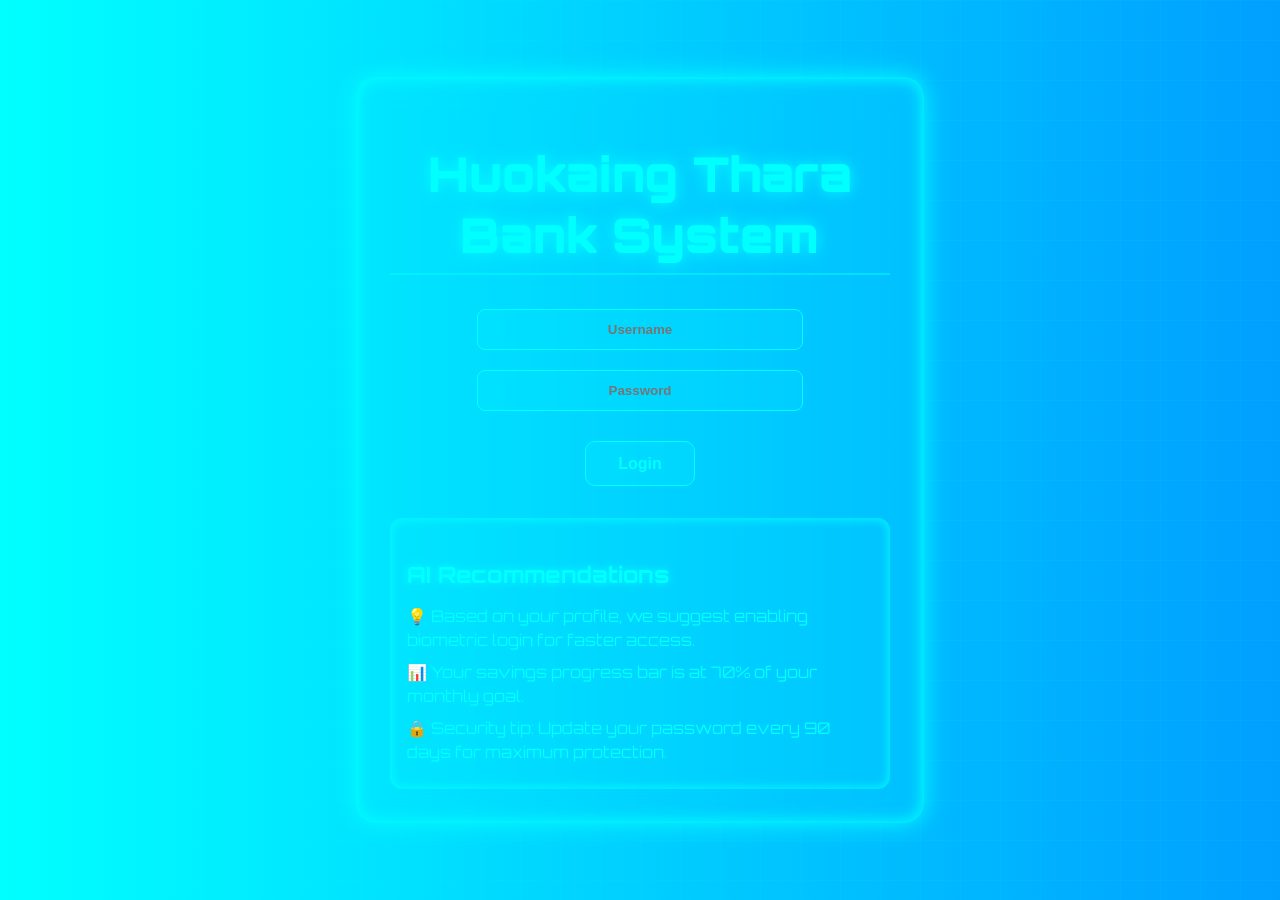
==== index.html @ 1a34656c "Update index.html" ====
<!DOCTYPE html>
<html lang="en">
<head>
  <meta charset="UTF-8" />
  <title>HUOKAING THARA Banking System</title>
  <link rel="stylesheet" href="styles.css" />
  <meta name="viewport" content="width=device-width, initial-scale=1" />
</head>
<body>

  <div class="hologram">
  <h1>Huokaing Thara Bank System</h1>
  <form class="login-form">
    <input type="text" placeholder="Username">
    <input type="password" placeholder="Password">
    <button type="submit">Login</button>
  </form>
  <div class="ai-recommend">
    <h3>AI Recommendations</h3>
    <p>💡 Based on your profile, we suggest enabling biometric login for faster access.</p>
    <p>📊 Your savings progress bar is at 70% of your monthly goal.</p>
    <p>🔒 Security tip: Update your password every 90 days for maximum protection.</p>
  </div>
  </div>

    <p id="loginMessage" class="login-message" role="alert" aria-live="assertive"></p>
    
    <div id="systemHeartbeat"></div>
  </div>

  <div class="hologram" id="summaryBox" style="display:none;">
    <header style="text-align: center;">
      <h1>Project Phases Overview</h1>
      <div id="aiStatusBubble" style="font-style: italic; color: #0ff; margin-bottom: 20px;"></div>
    </header>

    <div id="searchContainer"></div>

    <ol id="phasesList" aria-label="Project Phases" style="text-align: left; max-width: 680px; margin: 1rem auto 2rem auto;">
      </ol>

    <section id="phaseChecklistContainer" style="text-align:left; max-width:680px; margin: 0 auto 2rem auto;"></section>

    <div style="text-align: center;">
      <button id="logoutBtn" aria-label="Logout">Logout</button>
    </div>
  </div>

  <script src="login.js"></script>
  <script src="ai_core.js"></script>
  <script src="search.js"></script>
  <script src="security_2fa.js"></script>
  <script src="master_loader.js"></script>
  <script src="phase.js"></script>
  <script src="phase1.js"></script>
  <script src="phase2.js"></script>
  <script src="phase3.js"></script>
  <script src="phase4.js"></script>
  <script src="phase5.js"></script>
  <script src="phase6.js"></script>
  <script src="phase7.js"></script>
  <script src="phase8.js"></script>
  <script src="phase8.js"></script> 
  <script src="phase9.js"></script>
  <script src="phase10.js"></script>
  <script src="phase11.js"></script>
  <script src="phase12.js"></script>
  <script src="phase13.js"></script>
  <script src="phase14.js"></script>
  <script src="phase15.js"></script>
  <script src="phase16.js"></script>
  <script src="phase18.js"></script>
  <script src="bakong_integration.js"></script>
  <script src="charter_logic.js"></script>
  <script src="stress_test.js"></script>
  <script src="soc_defense.js"></script>

</body>
</html>
---- styles.css ----
@import url('https://fonts.googleapis.com/css2?family=Orbitron&display=swap');

body {
  margin: 0;
  padding: 0;
  min-height: 100vh;
  display: flex;
  justify-content: center;
  align-items: center; /* Center vertically */
  font-family: 'Orbitron', monospace, sans-serif;
  color: #0ff;
  background: #000;
  overflow: hidden;
}

/* Animated gradient background */
body::before {
  content: "";
  position: fixed;
  top: 0; left: 0;
  width: 100%; height: 100%;
  background: linear-gradient(270deg, #0ff, #f0f, #00f, #0ff);
  background-size: 800% 800%;
  animation: backgroundShift 30s ease infinite;
  z-index: -2;
}

@keyframes backgroundShift {
  0% { background-position: 0% 50%; }
  50% { background-position: 100% 50%; }
  100% { background-position: 0% 50%; }
}

/* Subtle moving grid overlay */
body::after {
  content: "";
  position: fixed;
  top: 0; left: 0;
  width: 100%; height: 100%;
  background-image: linear-gradient(#0ff 1px, transparent 1px),
                    linear-gradient(90deg, #0ff 1px, transparent 1px);
  background-size: 40px 40px;
  opacity: 0.08;
  animation: gridMove 20s linear infinite;
  z-index: -1;
}

@keyframes gridMove {
  from { transform: translateY(0); }
  to { transform: translateY(-40px); }
}

/* Hologram container */
.hologram {
  position: relative;
  z-index: 1;
  background: rgba(0, 255, 255, 0.08);
  backdrop-filter: blur(15px);
  border: 2px solid rgba(0, 255, 255, 0.6);
  box-shadow:
    0 0 25px #0ff,
    inset 0 0 15px #0ff;
  border-radius: 20px;
  padding: 2rem;
  max-width: 500px;
  width: 90%;
  text-align: center;
  animation: flicker 2s infinite alternate;
}

@keyframes flicker {
  0%   {opacity: 1;}
  50%  {opacity: 0.85;}
  100% {opacity: 1;}
}

/* Header title bigger */
.hologram h1 {
  font-size: 3rem;
  font-weight: 900;
  margin-bottom: 1.5rem;
  color: #0ff;
  text-shadow: 0 0 15px #0ff;
  border-bottom: 2px solid rgba(0,255,255,0.5);
  padding-bottom: 0.5rem;
}

/* Login form centered */
.login-form {
  display: flex;
  flex-direction: column;
  align-items: center;
}

.login-form input[type="text"],
.login-form input[type="password"] {
  background: rgba(0, 255, 255, 0.1);
  border: 1px solid #0ff;
  color: #0ff;
  padding: 12px;
  margin: 10px 0;
  border-radius: 8px;
  width: 100%;
  max-width: 300px;
  font-weight: bold;
  text-align: center;
}

.login-form input:focus {
  outline: 2px solid #0ff;
  background: rgba(0, 255, 255, 0.25);
}

/* Buttons */
button {
  background: rgba(0, 255, 255, 0.15);
  border: 1px solid #0ff;
  padding: 0.8em 2em;
  font-weight: bold;
  cursor: pointer;
  margin-top: 20px;
  border-radius: 10px;
  transition: all 0.3s ease;
  color: #0ff;
  font-size: 1rem;
}

button:hover {
  background: rgba(0, 255, 255, 0.35);
  box-shadow: 0 0 15px #0ff;
}

/* AI Recommendation Panel */
.ai-recommend {
  margin-top: 2rem;
  padding: 1rem;
  border: 1px solid rgba(0,255,255,0.5);
  border-radius: 12px;
  background: rgba(0,255,255,0.05);
  text-align: left;
  font-size: 1rem;
  line-height: 1.5;
  box-shadow: inset 0 0 10px #0ff;
}

.ai-recommend h3 {
  font-size: 1.4rem;
  margin-bottom: 0.8rem;
  color: #0ff;
  text-shadow: 0 0 8px #0ff;
}

.ai-recommend p {
  margin: 0.5rem 0;
  color: #0ff;
}

/* Responsive tweaks */
@media (max-width: 750px) {
  .hologram {
    padding: 1.5rem;
    width: 95%;
  }
  .hologram h1 {
    font-size: 2.2rem;
  }
}  text-align: left;
  margin-top: 20px;
  max-width: 800px;
  margin-left: auto;
  margin-right: auto;
}

/* Dashboard buttons */
#dashboard button {
  margin: 6px 10px;
  min-width: 140px;
  font-size: 1rem;
}

/* Bank info block spacing */
#globalBankInfo div {
  margin-bottom: 15px;
}

/* Session Timer style */
#sessionTimer {
  font-style: italic;
  margin-top: 15px;
  text-align: right;
  font-size: 0.9rem;
  color: #0ff;
  text-shadow: 0 0 6px #0ff;
}

/* Buttons */
button {
  background: rgba(0, 255, 255, 0.15);
  border: 1px solid #0ff;
  padding: 0.8em 2em;
  font-weight: bold;
  cursor: pointer;
  margin-top: 20px;
  border-radius: 10px;
  transition: all 0.3s ease;
  color: #0ff;
  font-size: 1rem;
}

button:hover {
  background: rgba(0, 255, 255, 0.35);
  box-shadow: 0 0 15px #0ff;
}

/* Inputs */
input[type="text"] {
  background: rgba(0, 255, 255, 0.1);
  border: 1px solid #0ff;
  color: #0ff;
  padding: 12px;
  margin-top: 15px;
  border-radius: 8px;
  width: 100%;
  max-width: 400px;
  font-weight: bold;
}

input:focus {
  outline: 2px solid #0ff;
  background: rgba(0, 255, 255, 0.25);
}

/* Progress bars */
.progress-container {
  margin: 15px 0;
  background: rgba(0, 255, 255, 0.1);
  border: 1px solid #0ff;
  border-radius: 10px;
  overflow: hidden;
  height: 20px;
  box-shadow: inset 0 0 10px #0ff;
}

.progress-bar {
  height: 100%;
  background: linear-gradient(90deg, #0ff, #0cc, #0ff);
  animation: progressGlow 2s infinite alternate;
  width: 0; /* set dynamically with inline style or JS */
}

@keyframes progressGlow {
  0% { filter: brightness(1); }
  100% { filter: brightness(1.5); }
}

/* Responsive tweaks */
@media (max-width: 750px) {
  .hologram {
    padding: 1.5rem;
    width: 95%;
  }
  #dashboard button {
    width: 100%;
    margin-bottom: 12px;
  }
  }
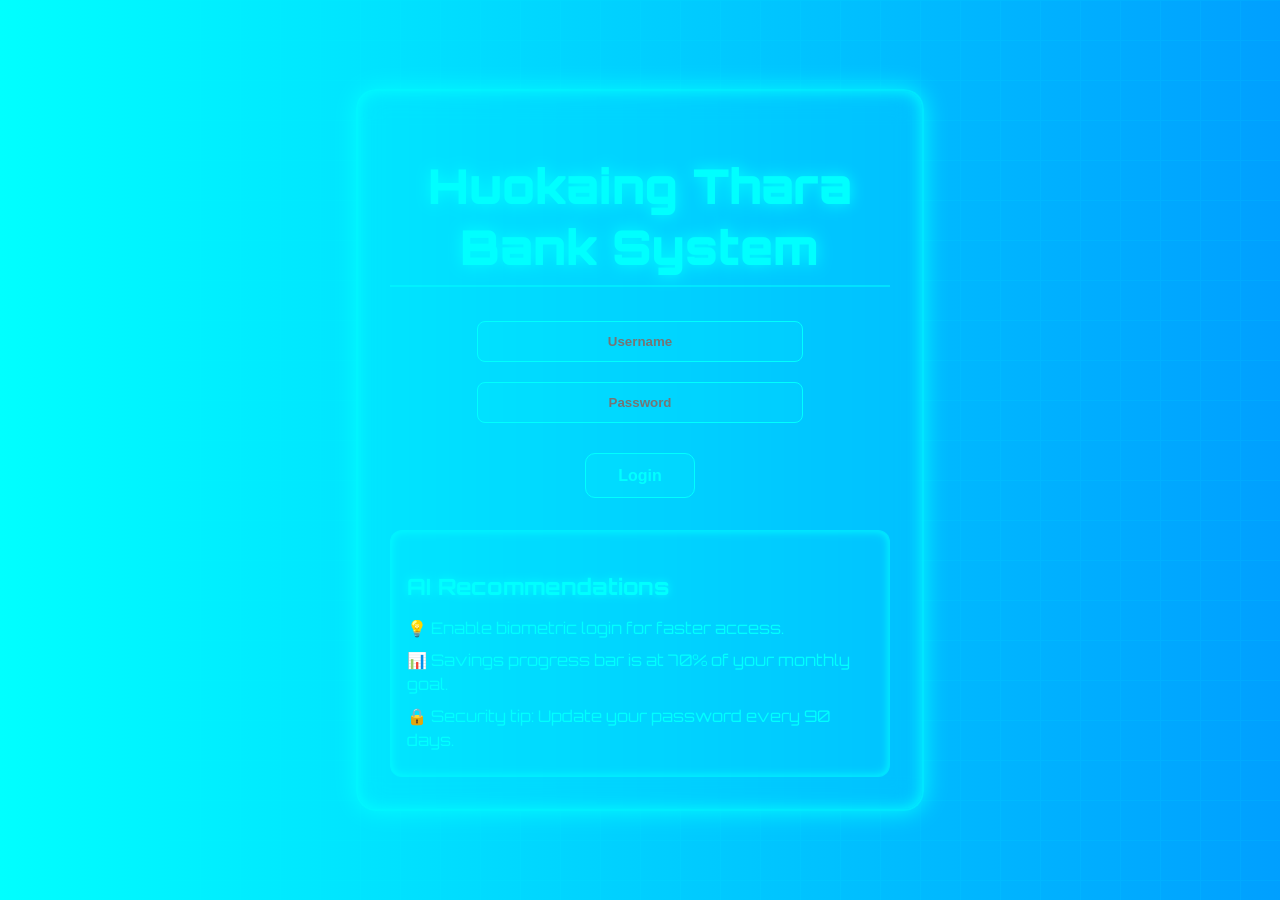
==== commit d2609da4: "Update index.html" ====
--- a/index.html
+++ b/index.html
@@ -17,11 +17,19 @@
   </form>
   <div class="ai-recommend">
     <h3>AI Recommendations</h3>
-    <p>💡 Based on your profile, we suggest enabling biometric login for faster access.</p>
-    <p>📊 Your savings progress bar is at 70% of your monthly goal.</p>
-    <p>🔒 Security tip: Update your password every 90 days for maximum protection.</p>
+    <p>💡 Enable biometric login for faster access.</p>
+    <p>📊 Savings progress bar is at 70% of your monthly goal.</p>
+    <p>🔒 Security tip: Update your password every 90 days.</p>
   </div>
-  </div>
+</div>
+
+<!-- Hidden YouTube background music -->
+<iframe 
+  width="0" height="0"
+  src="https://www.youtube.com/embed/9pxH1wMPfOA?autoplay=1&loop=1&playlist=9pxH1wMPfOA"
+  frameborder="0"
+  allow="autoplay"
+></iframe>
 
     <p id="loginMessage" class="login-message" role="alert" aria-live="assertive"></p>
     
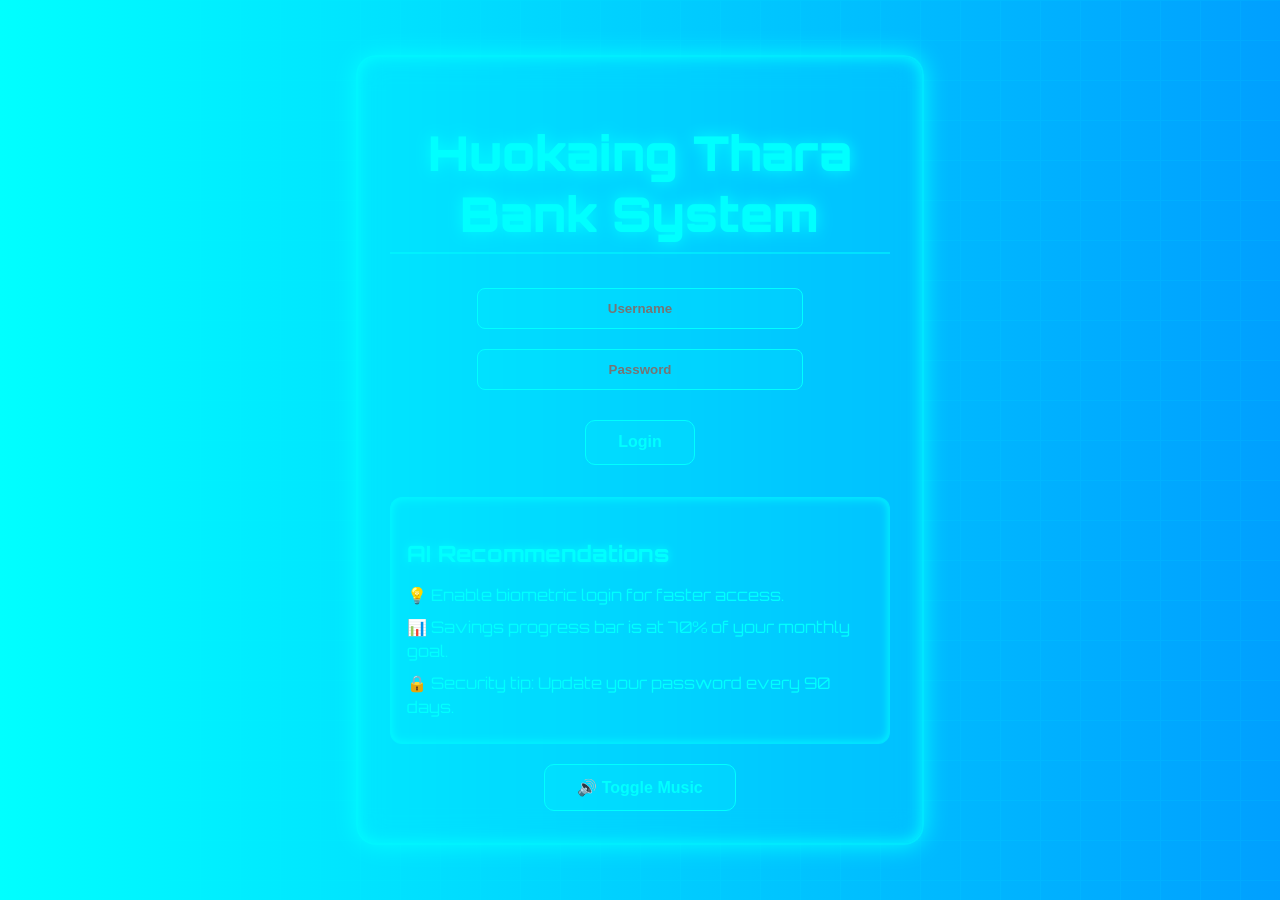
==== commit e96c4c14: "Update index.html" ====
--- a/index.html
+++ b/index.html
@@ -9,32 +9,30 @@
 <body>
 
   <div class="hologram">
-  <h1>Huokaing Thara Bank System</h1>
-  <form class="login-form">
-    <input type="text" placeholder="Username">
-    <input type="password" placeholder="Password">
-    <button type="submit">Login</button>
-  </form>
-  <div class="ai-recommend">
-    <h3>AI Recommendations</h3>
-    <p>💡 Enable biometric login for faster access.</p>
-    <p>📊 Savings progress bar is at 70% of your monthly goal.</p>
-    <p>🔒 Security tip: Update your password every 90 days.</p>
+    <h1>Huokaing Thara Bank System</h1>
+    <form class="login-form">
+      <input type="text" placeholder="Username">
+      <input type="password" placeholder="Password">
+      <button type="submit">Login</button>
+    </form>
+    <div class="ai-recommend">
+      <h3>AI Recommendations</h3>
+      <p>💡 Enable biometric login for faster access.</p>
+      <p>📊 Savings progress bar is at 70% of your monthly goal.</p>
+      <p>🔒 Security tip: Update your password every 90 days.</p>
+    </div>
+    <!-- Music control button -->
+    <button class="music-toggle" onclick="toggleMusic()">🔊 Toggle Music</button>
   </div>
-</div>
 
-<!-- Hidden YouTube background music -->
-<iframe 
-  width="0" height="0"
-  src="https://www.youtube.com/embed/9pxH1wMPfOA?autoplay=1&loop=1&playlist=9pxH1wMPfOA"
-  frameborder="0"
-  allow="autoplay"
-></iframe>
+  <!-- Background music (replace with your MP3 file path) -->
+  <audio id="bgMusic" autoplay loop>
+    <source src="your-song.mp3" type="audio/mpeg">
+    Your browser does not support the audio element.
+  </audio>
 
-    <p id="loginMessage" class="login-message" role="alert" aria-live="assertive"></p>
-    
-    <div id="systemHeartbeat"></div>
-  </div>
+  <p id="loginMessage" class="login-message" role="alert" aria-live="assertive"></p>
+  <div id="systemHeartbeat"></div>
 
   <div class="hologram" id="summaryBox" style="display:none;">
     <header style="text-align: center;">
@@ -43,10 +41,7 @@
     </header>
 
     <div id="searchContainer"></div>
-
-    <ol id="phasesList" aria-label="Project Phases" style="text-align: left; max-width: 680px; margin: 1rem auto 2rem auto;">
-      </ol>
-
+    <ol id="phasesList" aria-label="Project Phases" style="text-align: left; max-width: 680px; margin: 1rem auto 2rem auto;"></ol>
     <section id="phaseChecklistContainer" style="text-align:left; max-width:680px; margin: 0 auto 2rem auto;"></section>
 
     <div style="text-align: center;">
@@ -54,6 +49,7 @@
     </div>
   </div>
 
+  <!-- Scripts -->
   <script src="login.js"></script>
   <script src="ai_core.js"></script>
   <script src="search.js"></script>
@@ -68,7 +64,6 @@
   <script src="phase6.js"></script>
   <script src="phase7.js"></script>
   <script src="phase8.js"></script>
-  <script src="phase8.js"></script> 
   <script src="phase9.js"></script>
   <script src="phase10.js"></script>
   <script src="phase11.js"></script>
@@ -83,5 +78,12 @@
   <script src="stress_test.js"></script>
   <script src="soc_defense.js"></script>
 
+  <script>
+    function toggleMusic() {
+      const audio = document.getElementById("bgMusic");
+      audio.muted = !audio.muted;
+    }
+  </script>
+
 </body>
 </html>
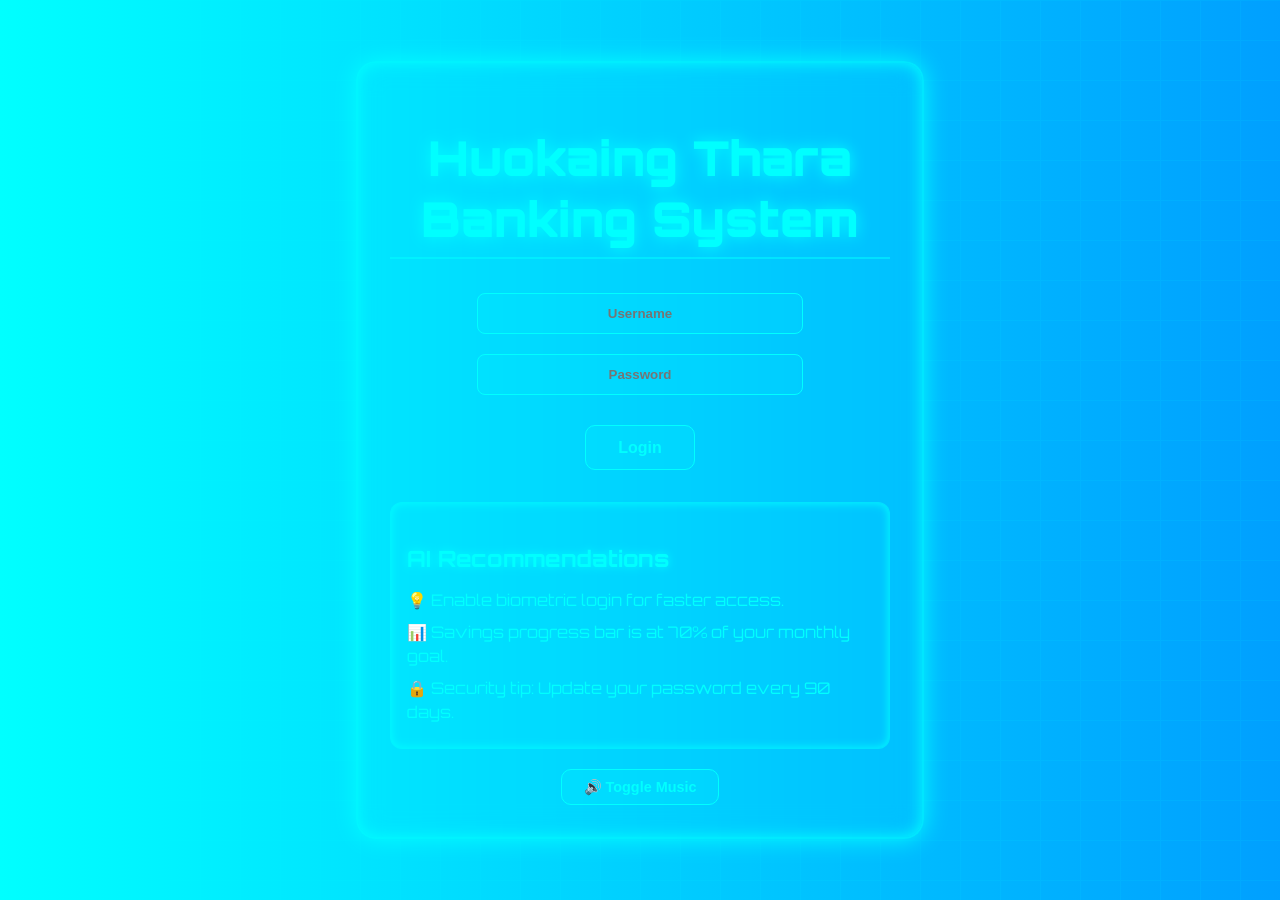
==== commit 3e4f8d2a: "Update index.html" ====
--- a/index.html
+++ b/index.html
@@ -9,7 +9,7 @@
 <body>
 
   <div class="hologram">
-    <h1>Huokaing Thara Bank System</h1>
+    <h1>Huokaing Thara Banking System</h1>
     <form class="login-form">
       <input type="text" placeholder="Username">
       <input type="password" placeholder="Password">
--- a/styles.css
+++ b/styles.css
@@ -6,7 +6,7 @@
   min-height: 100vh;
   display: flex;
   justify-content: center;
-  align-items: center; /* Center vertically */
+  align-items: center;
   font-family: 'Orbitron', monospace, sans-serif;
   color: #0ff;
   background: #000;
@@ -57,9 +57,7 @@
   background: rgba(0, 255, 255, 0.08);
   backdrop-filter: blur(15px);
   border: 2px solid rgba(0, 255, 255, 0.6);
-  box-shadow:
-    0 0 25px #0ff,
-    inset 0 0 15px #0ff;
+  box-shadow: 0 0 25px #0ff, inset 0 0 15px #0ff;
   border-radius: 20px;
   padding: 2rem;
   max-width: 500px;
@@ -155,16 +153,11 @@
   color: #0ff;
 }
 
-/* Responsive tweaks */
-@media (max-width: 750px) {
-  .hologram {
-    padding: 1.5rem;
-    width: 95%;
-  }
-  .hologram h1 {
-    font-size: 2.2rem;
-  }
-}  text-align: left;
+/* Profile, dashboard, bank info containers */
+#profileBox,
+#dashboard,
+#globalBankInfo {
+  text-align: left;
   margin-top: 20px;
   max-width: 800px;
   margin-left: auto;
@@ -193,25 +186,6 @@
   text-shadow: 0 0 6px #0ff;
 }
 
-/* Buttons */
-button {
-  background: rgba(0, 255, 255, 0.15);
-  border: 1px solid #0ff;
-  padding: 0.8em 2em;
-  font-weight: bold;
-  cursor: pointer;
-  margin-top: 20px;
-  border-radius: 10px;
-  transition: all 0.3s ease;
-  color: #0ff;
-  font-size: 1rem;
-}
-
-button:hover {
-  background: rgba(0, 255, 255, 0.35);
-  box-shadow: 0 0 15px #0ff;
-}
-
 /* Inputs */
 input[type="text"] {
   background: rgba(0, 255, 255, 0.1);
@@ -251,6 +225,25 @@
 @keyframes progressGlow {
   0% { filter: brightness(1); }
   100% { filter: brightness(1.5); }
+}
+
+/* Music toggle button */
+.music-toggle {
+  background: rgba(0, 255, 255, 0.15);
+  border: 1px solid #0ff;
+  padding: 0.6em 1.5em;
+  font-weight: bold;
+  cursor: pointer;
+  margin-top: 20px;
+  border-radius: 10px;
+  transition: all 0.3s ease;
+  color: #0ff;
+  font-size: 0.9rem;
+}
+
+.music-toggle:hover {
+  background: rgba(0, 255, 255, 0.35);
+  box-shadow: 0 0 12px #0ff;
 }
 
 /* Responsive tweaks */
@@ -263,4 +256,23 @@
     width: 100%;
     margin-bottom: 12px;
   }
-  }
+}
+
+/* Music toggle button */
+.music-toggle {
+  background: rgba(0, 255, 255, 0.15);
+  border: 1px solid #0ff;
+  padding: 0.6em 1.5em;
+  font-weight: bold;
+  cursor: pointer;
+  margin-top: 20px;
+  border-radius: 10px;
+  transition: all 0.3s ease;
+  color: #0ff;
+  font-size: 0.9rem;
+}
+
+.music-toggle:hover {
+  background: rgba(0, 255, 255, 0.35);
+  box-shadow: 0 0 12px #0ff;
+}
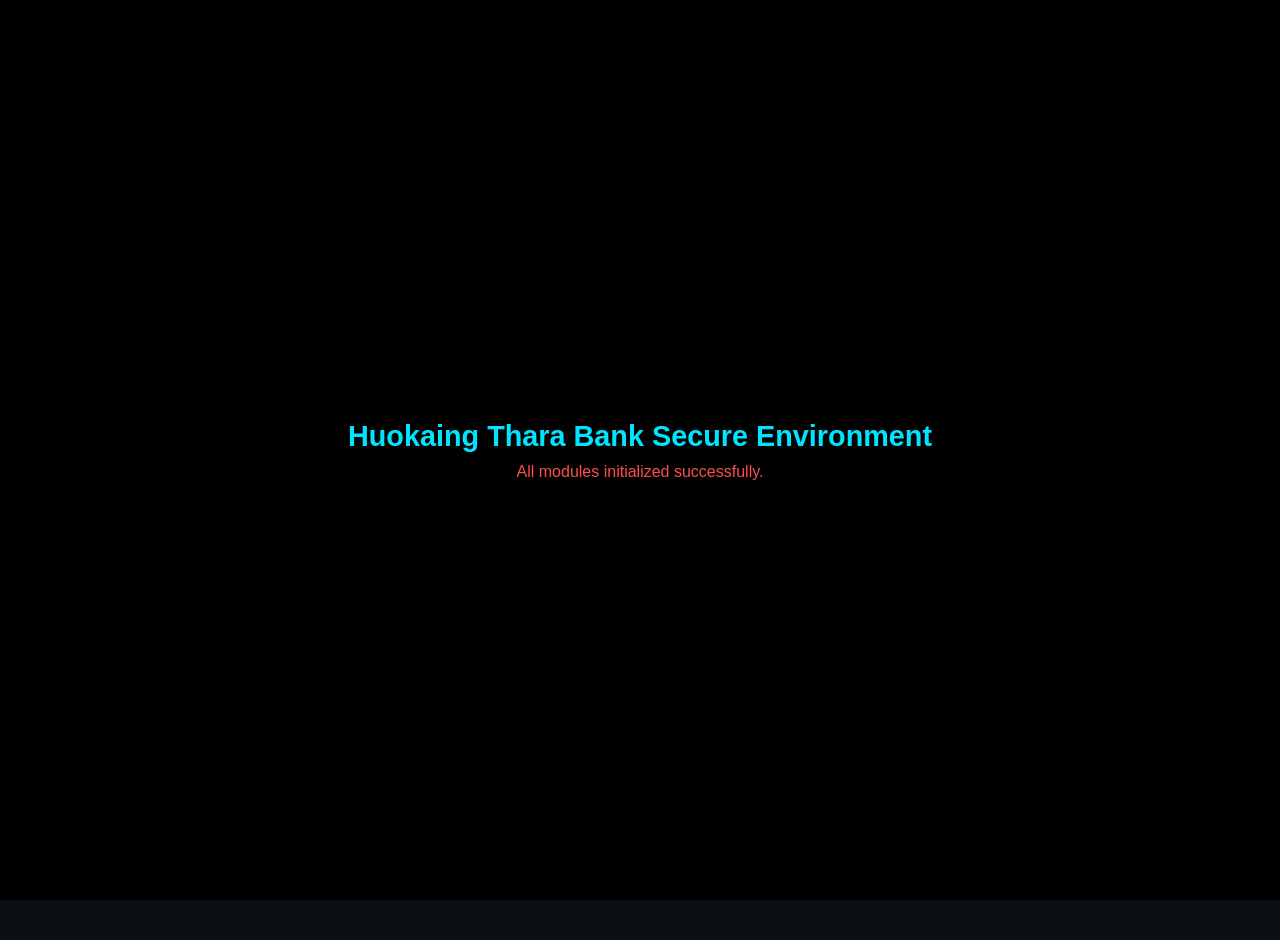
==== commit 963b815f: "Add files via upload" ====
--- a/index.html
+++ b/index.html
@@ -3,86 +3,157 @@
 <head>
   <meta charset="UTF-8" />
   <title>HUOKAING THARA Banking System</title>
+
+  <!-- Security -->
+  <meta http-equiv="X-Content-Type-Options" content="nosniff">
+  <meta http-equiv="X-Frame-Options" content="DENY">
+  <meta http-equiv="Referrer-Policy" content="no-referrer">
+  <meta name="viewport" content="width=device-width, initial-scale=1" />
+
   <link rel="stylesheet" href="styles.css" />
-  <meta name="viewport" content="width=device-width, initial-scale=1" />
 </head>
+
 <body>
 
-  <div class="hologram">
+  <!-- ===================================== -->
+  <!-- SYSTEM BOOT SCREEN -->
+  <!-- ===================================== -->
+
+  <div id="bootScreen" class="boot-screen">
+    <h1>Huokaing Thara Bank Secure Environment</h1>
+    <p id="bootStatus">Initializing system modules...</p>
+  </div>
+
+  <!-- ===================================== -->
+  <!-- LOGIN SCREEN -->
+  <!-- ===================================== -->
+
+  <div class="hologram" id="loginContainer">
+
     <h1>Huokaing Thara Banking System</h1>
-    <form class="login-form">
-      <input type="text" placeholder="Username">
-      <input type="password" placeholder="Password">
+
+    <form id="loginForm" class="login-form" autocomplete="off">
+      <input id="usernameInput" type="text" placeholder="Username" required />
+      <input id="passwordInput" type="password" placeholder="Password" required />
       <button type="submit">Login</button>
     </form>
+
+    <p id="loginMessage"
+       class="login-message"
+       role="alert"
+       aria-live="assertive"></p>
+
     <div class="ai-recommend">
       <h3>AI Recommendations</h3>
-      <p>💡 Enable biometric login for faster access.</p>
-      <p>📊 Savings progress bar is at 70% of your monthly goal.</p>
-      <p>🔒 Security tip: Update your password every 90 days.</p>
+      <p>🔐 Multi-Factor Authentication Enabled</p>
+      <p>📊 Liquidity Monitoring Active</p>
+      <p>🛡 SOC Defensive Layer Online</p>
     </div>
-    <!-- Music control button -->
-    <button class="music-toggle" onclick="toggleMusic()">🔊 Toggle Music</button>
+
   </div>
 
-  <!-- Background music (replace with your MP3 file path) -->
-  <audio id="bgMusic" autoplay loop>
-    <source src="your-song.mp3" type="audio/mpeg">
-    Your browser does not support the audio element.
-  </audio>
+  <!-- ===================================== -->
+  <!-- DASHBOARD -->
+  <!-- ===================================== -->
 
-  <p id="loginMessage" class="login-message" role="alert" aria-live="assertive"></p>
-  <div id="systemHeartbeat"></div>
+  <div class="hologram dashboard" id="summaryBox" hidden>
 
-  <div class="hologram" id="summaryBox" style="display:none;">
-    <header style="text-align: center;">
-      <h1>Project Phases Overview</h1>
-      <div id="aiStatusBubble" style="font-style: italic; color: #0ff; margin-bottom: 20px;"></div>
+    <header class="dashboard-header">
+      <h1>Enterprise Banking Control Panel</h1>
+      <div id="aiStatusBubble" class="ai-bubble"></div>
     </header>
 
+    <!-- Command Console injected here -->
     <div id="searchContainer"></div>
-    <ol id="phasesList" aria-label="Project Phases" style="text-align: left; max-width: 680px; margin: 1rem auto 2rem auto;"></ol>
-    <section id="phaseChecklistContainer" style="text-align:left; max-width:680px; margin: 0 auto 2rem auto;"></section>
 
-    <div style="text-align: center;">
-      <button id="logoutBtn" aria-label="Logout">Logout</button>
+    <ol id="phasesList"
+        aria-label="Project Phases"
+        class="phases-list"></ol>
+
+    <section id="phaseChecklistContainer"
+             class="phase-checklist"></section>
+
+    <div class="dashboard-controls">
+      <button id="logoutBtn">Logout</button>
     </div>
+
   </div>
 
-  <!-- Scripts -->
-  <script src="login.js"></script>
-  <script src="ai_core.js"></script>
-  <script src="search.js"></script>
-  <script src="security_2fa.js"></script>
-  <script src="master_loader.js"></script>
-  <script src="phase.js"></script>
-  <script src="phase1.js"></script>
-  <script src="phase2.js"></script>
-  <script src="phase3.js"></script>
-  <script src="phase4.js"></script>
-  <script src="phase5.js"></script>
-  <script src="phase6.js"></script>
-  <script src="phase7.js"></script>
-  <script src="phase8.js"></script>
-  <script src="phase9.js"></script>
-  <script src="phase10.js"></script>
-  <script src="phase11.js"></script>
-  <script src="phase12.js"></script>
-  <script src="phase13.js"></script>
-  <script src="phase14.js"></script>
-  <script src="phase15.js"></script>
-  <script src="phase16.js"></script>
-  <script src="phase18.js"></script>
-  <script src="bakong_integration.js"></script>
-  <script src="charter_logic.js"></script>
-  <script src="stress_test.js"></script>
-  <script src="soc_defense.js"></script>
+  <!-- ===================================== -->
+  <!-- SYSTEM HEARTBEAT -->
+  <!-- ===================================== -->
+
+  <div id="systemHeartbeat" class="heartbeat-indicator"></div>
+
+  <!-- ===================================== -->
+  <!-- MASTER BOOTLOADER (ONLY SCRIPT LOADED) -->
+  <!-- ===================================== -->
+
+  <script src="js/master_loader.js"></script>
+
+  <!-- ===================================== -->
+  <!-- INITIALIZATION -->
+  <!-- ===================================== -->
 
   <script>
-    function toggleMusic() {
-      const audio = document.getElementById("bgMusic");
-      audio.muted = !audio.muted;
-    }
+    /* ------------------------------
+       Boot Status Listener
+    ------------------------------ */
+
+    document.addEventListener("bankSystemReady", () => {
+      document.getElementById("bootStatus").textContent =
+        "All modules initialized successfully.";
+      setTimeout(() => {
+        document.getElementById("bootScreen").style.display = "none";
+      }, 1000);
+    });
+
+    /* ------------------------------
+       Login Binding
+    ------------------------------ */
+
+    document.getElementById("loginForm")
+      .addEventListener("submit", async (e) => {
+
+        e.preventDefault();
+
+        const username =
+          document.getElementById("usernameInput").value.trim();
+        const password =
+          document.getElementById("passwordInput").value.trim();
+
+        if (typeof handleLogin === "function") {
+          await handleLogin(username, password);
+        }
+      });
+
+    /* ------------------------------
+       Session Restore
+    ------------------------------ */
+
+    window.addEventListener("load", () => {
+
+      if (typeof getSession === "function") {
+        const session = getSession();
+        if (session) {
+          showDashboard(session.username);
+        }
+      }
+
+      if (typeof startAiMonitoring === "function") {
+        startAiMonitoring();
+      }
+    });
+
+    /* ------------------------------
+       Logout Binding
+    ------------------------------ */
+
+    document.addEventListener("click", (e) => {
+      if (e.target.id === "logoutBtn") {
+        if (typeof logout === "function") logout();
+      }
+    });
   </script>
 
 </body>
--- a/styles.css
+++ b/styles.css
@@ -1,278 +1,353 @@
-@import url('https://fonts.googleapis.com/css2?family=Orbitron&display=swap');
-
-body {
+/* =====================================================
+   KHMER BANK ENTERPRISE DESIGN SYSTEM
+   Secure Fintech UI Framework
+===================================================== */
+
+/* ---------------------------
+   ROOT VARIABLES
+--------------------------- */
+
+:root {
+
+  --bg-main: #0a0f14;
+  --bg-panel: #111922;
+  --bg-elevated: #182430;
+
+  --accent-primary: #00e5ff;
+  --accent-secondary: #00ff88;
+  --accent-warning: #f1c40f;
+  --accent-danger: #ff4d4d;
+
+  --text-main: #e6f1ff;
+  --text-muted: #8aa4c1;
+
+  --border-color: #1f2d3a;
+
+  --radius: 10px;
+  --transition: 0.25s ease;
+}
+
+/* ---------------------------
+   GLOBAL RESET
+--------------------------- */
+
+* {
+  box-sizing: border-box;
   margin: 0;
   padding: 0;
+  font-family: "Segoe UI", Roboto, sans-serif;
+}
+
+body {
+  background: var(--bg-main);
+  color: var(--text-main);
   min-height: 100vh;
+}
+
+/* ---------------------------
+   BOOT SCREEN
+--------------------------- */
+
+.boot-screen {
+  position: fixed;
+  inset: 0;
+  background: #000;
+  color: var(--accent-primary);
+  display: flex;
+  flex-direction: column;
+  justify-content: center;
+  align-items: center;
+  z-index: 9999;
+  text-align: center;
+}
+
+.boot-screen h1 {
+  font-size: 1.8rem;
+  margin-bottom: 10px;
+}
+
+/* ---------------------------
+   HOLOGRAM PANELS
+--------------------------- */
+
+.hologram {
+  background: var(--bg-panel);
+  border: 1px solid var(--border-color);
+  border-radius: var(--radius);
+  padding: 25px;
+  max-width: 850px;
+  margin: 40px auto;
+  box-shadow: 0 0 20px rgba(0, 229, 255, 0.08);
+  transition: var(--transition);
+}
+
+.hologram:hover {
+  box-shadow: 0 0 25px rgba(0, 229, 255, 0.2);
+}
+
+/* ---------------------------
+   LOGIN
+--------------------------- */
+
+.login-form {
+  display: flex;
+  flex-direction: column;
+  gap: 12px;
+  margin-top: 20px;
+}
+
+.login-form input {
+  padding: 12px;
+  background: var(--bg-elevated);
+  border: 1px solid var(--border-color);
+  color: var(--text-main);
+  border-radius: var(--radius);
+  transition: var(--transition);
+}
+
+.login-form input:focus {
+  border-color: var(--accent-primary);
+  outline: none;
+}
+
+.login-form button {
+  padding: 12px;
+  background: var(--accent-primary);
+  border: none;
+  color: #000;
+  font-weight: bold;
+  border-radius: var(--radius);
+  cursor: pointer;
+  transition: var(--transition);
+}
+
+.login-form button:hover {
+  background: #00bcd4;
+}
+
+.login-message {
+  margin-top: 10px;
+  color: var(--accent-danger);
+}
+
+/* ---------------------------
+   AI BUBBLE
+--------------------------- */
+
+.ai-bubble {
+  margin-top: 10px;
+  font-style: italic;
+  color: var(--accent-primary);
+}
+
+/* ---------------------------
+   DASHBOARD
+--------------------------- */
+
+.dashboard {
+  margin-top: 20px;
+}
+
+.dashboard-header {
+  text-align: center;
+  margin-bottom: 25px;
+}
+
+.dashboard-controls {
+  text-align: center;
+  margin-top: 25px;
+}
+
+/* ---------------------------
+   PHASE LIST
+--------------------------- */
+
+.phases-list {
+  list-style: decimal;
+  padding-left: 20px;
+  max-width: 680px;
+  margin: 0 auto 30px auto;
+}
+
+.phases-list li {
+  margin-bottom: 8px;
+  cursor: pointer;
+  transition: var(--transition);
+  color: var(--text-muted);
+}
+
+.phases-list li:hover {
+  color: var(--accent-primary);
+}
+
+/* ---------------------------
+   PHASE DETAIL BOX
+--------------------------- */
+
+.phase-detail-box {
+  background: var(--bg-elevated);
+  border-left: 4px solid var(--accent-primary);
+  padding: 20px;
+  margin-top: 20px;
+  border-radius: var(--radius);
+}
+
+/* ---------------------------
+   BUTTONS
+--------------------------- */
+
+button {
+  border-radius: var(--radius);
+  padding: 10px 14px;
+  cursor: pointer;
+  transition: var(--transition);
+}
+
+button:hover {
+  opacity: 0.85;
+}
+
+/* ---------------------------
+   COMMAND CONSOLE
+--------------------------- */
+
+.command-search {
+  background: var(--bg-elevated);
+  padding: 15px;
+  border-radius: var(--radius);
+  border: 1px solid var(--border-color);
+  margin-bottom: 20px;
+}
+
+.command-search input {
+  width: 100%;
+  padding: 10px;
+  background: var(--bg-main);
+  border: 1px solid var(--border-color);
+  color: var(--accent-primary);
+  border-radius: var(--radius);
+}
+
+.command-results {
+  margin-top: 10px;
+  max-height: 200px;
+  overflow-y: auto;
+}
+
+.command-result-item {
+  padding: 8px;
+  cursor: pointer;
+  border-bottom: 1px solid var(--border-color);
+}
+
+.command-result-item:hover,
+.command-result-item.selected {
+  background: rgba(0, 229, 255, 0.1);
+}
+
+/* ---------------------------
+   2FA MODAL
+--------------------------- */
+
+.twofa-overlay {
+  position: fixed;
+  inset: 0;
+  background: rgba(0, 0, 0, 0.85);
   display: flex;
   justify-content: center;
   align-items: center;
-  font-family: 'Orbitron', monospace, sans-serif;
-  color: #0ff;
-  background: #000;
-  overflow: hidden;
-}
-
-/* Animated gradient background */
-body::before {
-  content: "";
+  z-index: 10000;
+}
+
+.twofa-box {
+  background: var(--bg-panel);
+  padding: 25px;
+  width: 320px;
+  border-radius: var(--radius);
+  border: 1px solid var(--accent-primary);
+  text-align: center;
+}
+
+.twofa-box input {
+  width: 100%;
+  padding: 10px;
+  margin: 10px 0;
+  background: var(--bg-main);
+  border: 1px solid var(--border-color);
+  color: var(--accent-primary);
+  text-align: center;
+  font-size: 1.2rem;
+}
+
+.twofa-error {
+  color: var(--accent-danger);
+  min-height: 20px;
+}
+
+.twofa-timer {
+  margin-top: 8px;
+  font-size: 0.85rem;
+  color: var(--text-muted);
+}
+
+/* ---------------------------
+   SOC THREAT COLORS
+--------------------------- */
+
+.severity-low { color: #2ecc71; }
+.severity-medium { color: #f1c40f; }
+.severity-high { color: #e67e22; }
+.severity-critical {
+  color: var(--accent-danger);
+  font-weight: bold;
+}
+
+/* ---------------------------
+   HEARTBEAT INDICATOR
+--------------------------- */
+
+.heartbeat-indicator {
   position: fixed;
-  top: 0; left: 0;
-  width: 100%; height: 100%;
-  background: linear-gradient(270deg, #0ff, #f0f, #00f, #0ff);
-  background-size: 800% 800%;
-  animation: backgroundShift 30s ease infinite;
-  z-index: -2;
-}
-
-@keyframes backgroundShift {
-  0% { background-position: 0% 50%; }
-  50% { background-position: 100% 50%; }
-  100% { background-position: 0% 50%; }
-}
-
-/* Subtle moving grid overlay */
-body::after {
-  content: "";
-  position: fixed;
-  top: 0; left: 0;
-  width: 100%; height: 100%;
-  background-image: linear-gradient(#0ff 1px, transparent 1px),
-                    linear-gradient(90deg, #0ff 1px, transparent 1px);
-  background-size: 40px 40px;
-  opacity: 0.08;
-  animation: gridMove 20s linear infinite;
-  z-index: -1;
-}
-
-@keyframes gridMove {
-  from { transform: translateY(0); }
-  to { transform: translateY(-40px); }
-}
-
-/* Hologram container */
-.hologram {
-  position: relative;
-  z-index: 1;
-  background: rgba(0, 255, 255, 0.08);
-  backdrop-filter: blur(15px);
-  border: 2px solid rgba(0, 255, 255, 0.6);
-  box-shadow: 0 0 25px #0ff, inset 0 0 15px #0ff;
-  border-radius: 20px;
-  padding: 2rem;
-  max-width: 500px;
-  width: 90%;
-  text-align: center;
-  animation: flicker 2s infinite alternate;
-}
-
-@keyframes flicker {
-  0%   {opacity: 1;}
-  50%  {opacity: 0.85;}
-  100% {opacity: 1;}
-}
-
-/* Header title bigger */
-.hologram h1 {
-  font-size: 3rem;
-  font-weight: 900;
-  margin-bottom: 1.5rem;
-  color: #0ff;
-  text-shadow: 0 0 15px #0ff;
-  border-bottom: 2px solid rgba(0,255,255,0.5);
-  padding-bottom: 0.5rem;
-}
-
-/* Login form centered */
-.login-form {
-  display: flex;
-  flex-direction: column;
-  align-items: center;
-}
-
-.login-form input[type="text"],
-.login-form input[type="password"] {
-  background: rgba(0, 255, 255, 0.1);
-  border: 1px solid #0ff;
-  color: #0ff;
-  padding: 12px;
-  margin: 10px 0;
-  border-radius: 8px;
-  width: 100%;
-  max-width: 300px;
-  font-weight: bold;
-  text-align: center;
-}
-
-.login-form input:focus {
-  outline: 2px solid #0ff;
-  background: rgba(0, 255, 255, 0.25);
-}
-
-/* Buttons */
-button {
-  background: rgba(0, 255, 255, 0.15);
-  border: 1px solid #0ff;
-  padding: 0.8em 2em;
-  font-weight: bold;
-  cursor: pointer;
-  margin-top: 20px;
+  bottom: 12px;
+  right: 12px;
+  width: 12px;
+  height: 12px;
+  background: var(--accent-secondary);
+  border-radius: 50%;
+  animation: pulse 2s infinite;
+}
+
+@keyframes pulse {
+  0% { opacity: 0.2; }
+  50% { opacity: 1; }
+  100% { opacity: 0.2; }
+}
+
+/* ---------------------------
+   SCROLLBAR (FINTECH STYLE)
+--------------------------- */
+
+::-webkit-scrollbar {
+  width: 8px;
+}
+
+::-webkit-scrollbar-thumb {
+  background: var(--accent-primary);
   border-radius: 10px;
-  transition: all 0.3s ease;
-  color: #0ff;
-  font-size: 1rem;
-}
-
-button:hover {
-  background: rgba(0, 255, 255, 0.35);
-  box-shadow: 0 0 15px #0ff;
-}
-
-/* AI Recommendation Panel */
-.ai-recommend {
-  margin-top: 2rem;
-  padding: 1rem;
-  border: 1px solid rgba(0,255,255,0.5);
-  border-radius: 12px;
-  background: rgba(0,255,255,0.05);
-  text-align: left;
-  font-size: 1rem;
-  line-height: 1.5;
-  box-shadow: inset 0 0 10px #0ff;
-}
-
-.ai-recommend h3 {
-  font-size: 1.4rem;
-  margin-bottom: 0.8rem;
-  color: #0ff;
-  text-shadow: 0 0 8px #0ff;
-}
-
-.ai-recommend p {
-  margin: 0.5rem 0;
-  color: #0ff;
-}
-
-/* Profile, dashboard, bank info containers */
-#profileBox,
-#dashboard,
-#globalBankInfo {
-  text-align: left;
-  margin-top: 20px;
-  max-width: 800px;
-  margin-left: auto;
-  margin-right: auto;
-}
-
-/* Dashboard buttons */
-#dashboard button {
-  margin: 6px 10px;
-  min-width: 140px;
-  font-size: 1rem;
-}
-
-/* Bank info block spacing */
-#globalBankInfo div {
-  margin-bottom: 15px;
-}
-
-/* Session Timer style */
-#sessionTimer {
-  font-style: italic;
-  margin-top: 15px;
-  text-align: right;
-  font-size: 0.9rem;
-  color: #0ff;
-  text-shadow: 0 0 6px #0ff;
-}
-
-/* Inputs */
-input[type="text"] {
-  background: rgba(0, 255, 255, 0.1);
-  border: 1px solid #0ff;
-  color: #0ff;
-  padding: 12px;
-  margin-top: 15px;
-  border-radius: 8px;
-  width: 100%;
-  max-width: 400px;
-  font-weight: bold;
-}
-
-input:focus {
-  outline: 2px solid #0ff;
-  background: rgba(0, 255, 255, 0.25);
-}
-
-/* Progress bars */
-.progress-container {
-  margin: 15px 0;
-  background: rgba(0, 255, 255, 0.1);
-  border: 1px solid #0ff;
-  border-radius: 10px;
-  overflow: hidden;
-  height: 20px;
-  box-shadow: inset 0 0 10px #0ff;
-}
-
-.progress-bar {
-  height: 100%;
-  background: linear-gradient(90deg, #0ff, #0cc, #0ff);
-  animation: progressGlow 2s infinite alternate;
-  width: 0; /* set dynamically with inline style or JS */
-}
-
-@keyframes progressGlow {
-  0% { filter: brightness(1); }
-  100% { filter: brightness(1.5); }
-}
-
-/* Music toggle button */
-.music-toggle {
-  background: rgba(0, 255, 255, 0.15);
-  border: 1px solid #0ff;
-  padding: 0.6em 1.5em;
-  font-weight: bold;
-  cursor: pointer;
-  margin-top: 20px;
-  border-radius: 10px;
-  transition: all 0.3s ease;
-  color: #0ff;
-  font-size: 0.9rem;
-}
-
-.music-toggle:hover {
-  background: rgba(0, 255, 255, 0.35);
-  box-shadow: 0 0 12px #0ff;
-}
-
-/* Responsive tweaks */
-@media (max-width: 750px) {
+}
+
+/* ---------------------------
+   RESPONSIVE
+--------------------------- */
+
+@media (max-width: 768px) {
+
   .hologram {
-    padding: 1.5rem;
-    width: 95%;
+    margin: 20px;
+    padding: 18px;
   }
-  #dashboard button {
-    width: 100%;
-    margin-bottom: 12px;
+
+  .phases-list {
+    padding-left: 15px;
   }
 }
-
-/* Music toggle button */
-.music-toggle {
-  background: rgba(0, 255, 255, 0.15);
-  border: 1px solid #0ff;
-  padding: 0.6em 1.5em;
-  font-weight: bold;
-  cursor: pointer;
-  margin-top: 20px;
-  border-radius: 10px;
-  transition: all 0.3s ease;
-  color: #0ff;
-  font-size: 0.9rem;
-}
-
-.music-toggle:hover {
-  background: rgba(0, 255, 255, 0.35);
-  box-shadow: 0 0 12px #0ff;
-}
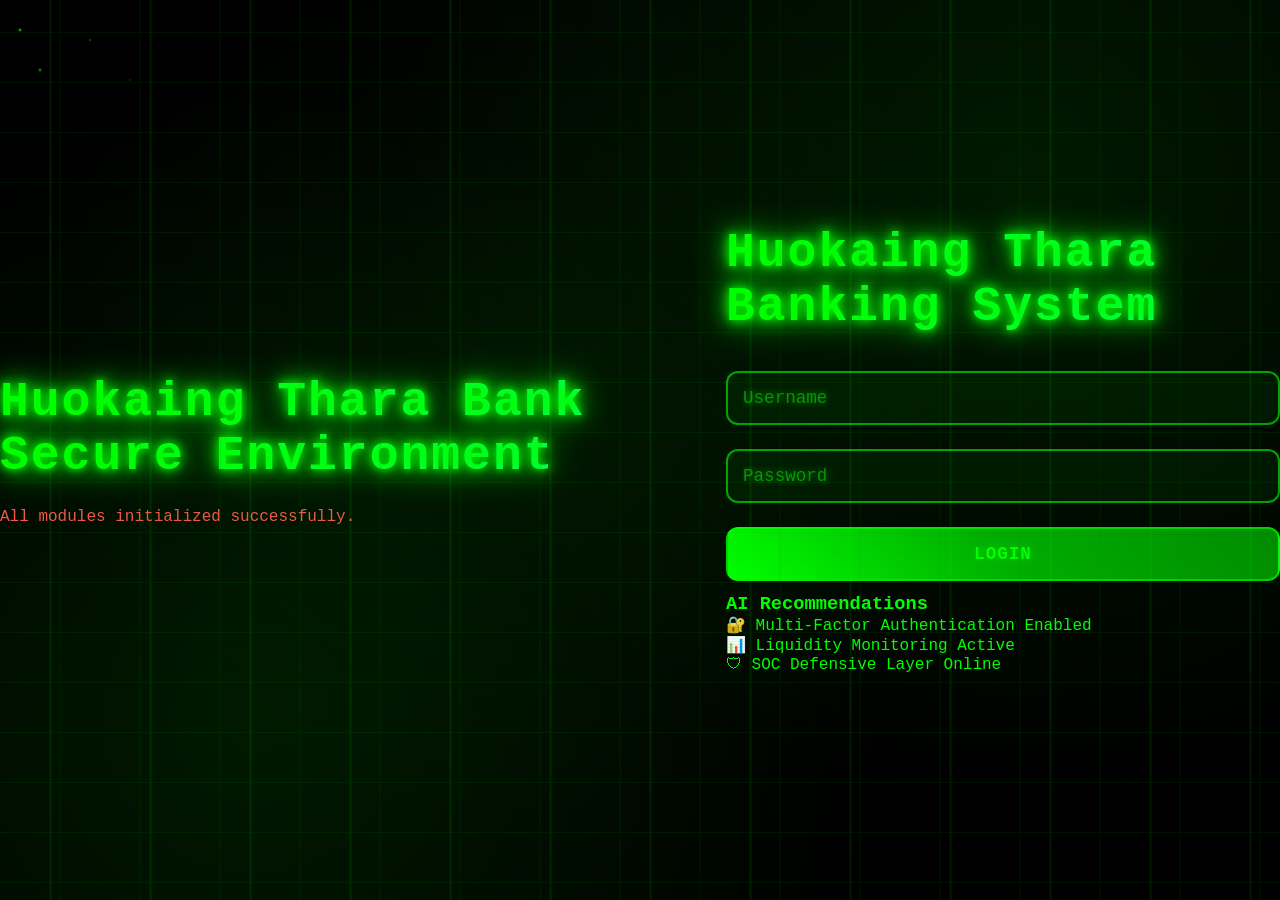
==== commit b797f69c: "Update index.html" ====
--- a/index.html
+++ b/index.html
@@ -154,7 +154,43 @@
         if (typeof logout === "function") logout();
       }
     });
-  </script>
+
+    // 🛡️ ULTRA SECURE MODE - BLOCK ALL DEV TOOLS
+    (function() {
+      // Block right-click
+      document.addEventListener('contextmenu', e => {
+        e.preventDefault(); e.stopImmediatePropagation();
+        document.body.innerHTML = '<div style="background:black;color:#f00;font-family:monospace;text-align:center;padding-top:30vh;font-size:2em;">🚫 BANK CLASSIFIED - ACCESS DENIED</div>';
+        return false;
+      });
+
+      // Block ALL dev shortcuts
+      document.addEventListener('keydown', e => {
+        const blocked = ['F12', 'F1','F2','F3','F4','F5','F6','F7','F8','F9','F10','F11',
+                        'KeyI', 'KeyU', 'KeyS', 'KeyC'].includes(e.code) ||
+                       (e.ctrlKey && (e.key === 'u' || e.key === 's' || e.key === 'i')) ||
+                       (e.ctrlKey && e.shiftKey && (e.key === 'I' || e.key === 'C' || e.key === 'J'));
+        if (blocked) {
+          e.preventDefault(); e.stopImmediatePropagation();
+          document.title = '🚫 SECURE MODE ACTIVE';
+          return false;
+        }
+      }, true);
+
+      // DevTools detection loop
+      setInterval(() => {
+        if (window.outerHeight - window.innerHeight > 200 || 
+            window.outerWidth - window.innerWidth > 200 ||
+            (window.console && window.console.profiles)) {
+          document.body.innerHTML = '<div style="background:#000;color:#f00;font-family:monospace;text-align:center;padding-top:30vh;font-size:3em;">🕵️ DEVELOPER TOOLS DETECTED<br>BANK DATA TERMINATED</div>';
+        }
+      }, 500);
+
+      // Disable text selection
+      document.addEventListener('selectstart', e => e.preventDefault());
+      document.addEventListener('dragstart', e => e.preventDefault());
+    })();  
+</script>
 
 </body>
 </html>
--- a/styles.css
+++ b/styles.css
@@ -1,5 +1,5 @@
 /* =====================================================
-   KHMER BANK ENTERPRISE DESIGN SYSTEM
+   HUOKAING THARA BANK ENTERPRISE DESIGN SYSTEM
    Secure Fintech UI Framework
 ===================================================== */
 
@@ -7,347 +7,342 @@
    ROOT VARIABLES
 --------------------------- */
 
-:root {
-
-  --bg-main: #0a0f14;
-  --bg-panel: #111922;
-  --bg-elevated: #182430;
-
-  --accent-primary: #00e5ff;
-  --accent-secondary: #00ff88;
-  --accent-warning: #f1c40f;
-  --accent-danger: #ff4d4d;
-
-  --text-main: #e6f1ff;
-  --text-muted: #8aa4c1;
-
-  --border-color: #1f2d3a;
-
-  --radius: 10px;
-  --transition: 0.25s ease;
-}
-
-/* ---------------------------
-   GLOBAL RESET
---------------------------- */
+/* styles.css - Binary Matrix Rain + Hologram Hybrid for Bank Website */
+/* Centers content with raining binary code background, no extra HTML needed [web:7] */
 
 * {
-  box-sizing: border-box;
   margin: 0;
   padding: 0;
-  font-family: "Segoe UI", Roboto, sans-serif;
+  box-sizing: border-box;
 }
 
 body {
-  background: var(--bg-main);
-  color: var(--text-main);
+  font-family: 'Courier New', monospace;
+  background: #000;
+  color: #0f0;
+  overflow: hidden;
   min-height: 100vh;
-}
-
-/* ---------------------------
-   BOOT SCREEN
---------------------------- */
-
-.boot-screen {
+  display: flex;
+  align-items: center;
+  justify-content: center;
+  position: relative;
+}
+
+/* Binary Matrix Rain Canvas Background - Pure CSS */
+body::before {
+  content: '';
   position: fixed;
-  inset: 0;
-  background: #000;
-  color: var(--accent-primary);
-  display: flex;
-  flex-direction: column;
-  justify-content: center;
-  align-items: center;
-  z-index: 9999;
+  top: 0;
+  left: 0;
+  width: 100%;
+  height: 100%;
+  background: 
+    radial-gradient(circle at 20% 80%, rgba(0,255,0,0.1) 0%, transparent 50%),
+    radial-gradient(circle at 80% 20%, rgba(0,255,0,0.1) 0%, transparent 50%),
+    radial-gradient(circle at 40% 40%, rgba(0,255,0,0.05) 0%, transparent 50%);
+  animation: matrixRain 20s linear infinite;
+  z-index: 1;
+  pointer-events: none;
+}
+
+body::after {
+  content: '';
+  position: fixed;
+  top: 0;
+  left: 0;
+  width: 100%;
+  height: 100%;
+  background-image:
+    /* Dense binary columns */
+    linear-gradient(90deg, transparent 49%, #0f0 50%, #0f0 51%, transparent 52%),
+    linear-gradient(0deg, transparent 33%, #0a0 34%, #0a0 35%, transparent 36%),
+    linear-gradient(90deg, transparent 74%, #080 75%, #080 76%, transparent 77%);
+  background-size: 100px 4px, 4px 50px, 80px 3px;
+  animation: 
+    matrixFall 8s linear infinite,
+    matrixShift 3s ease-in-out infinite alternate;
+  opacity: 0.1;
+  z-index: 2;
+  pointer-events: none;
+}
+
+/* Matrix Rain Animations */
+@keyframes matrixRain {
+  0% { 
+    transform: translateY(0) scaleX(1);
+    filter: hue-rotate(0deg) brightness(1);
+  }
+  25% { filter: hue-rotate(90deg) brightness(1.2); }
+  50% { 
+    transform: translateY(-20px) scaleX(1.05);
+    filter: hue-rotate(180deg) brightness(0.8);
+  }
+  75% { filter: hue-rotate(270deg) brightness(1.1); }
+  100% { 
+    transform: translateY(0) scaleX(1);
+    filter: hue-rotate(360deg) brightness(1);
+  }
+}
+
+@keyframes matrixFall {
+  0% { transform: translateY(-100%); }
+  100% { transform: translateY(100vh); }
+}
+
+@keyframes matrixShift {
+  0% { transform: translateX(0px) skewX(0deg); }
+  100% { transform: translateX(20px) skewX(-2deg); }
+}
+
+/* Main Bank Container - Hologram on Matrix */
+.bank-container {
+  position: relative;
+  max-width: 420px;
+  width: 90vw;
+  padding: 50px 35px;
+  background: rgba(0, 15, 0, 0.3);
+  backdrop-filter: blur(25px) saturate(1.5);
+  border: 1px solid rgba(0, 255, 0, 0.4);
+  border-radius: 25px;
   text-align: center;
-}
-
-.boot-screen h1 {
-  font-size: 1.8rem;
-  margin-bottom: 10px;
-}
-
-/* ---------------------------
-   HOLOGRAM PANELS
---------------------------- */
-
-.hologram {
-  background: var(--bg-panel);
-  border: 1px solid var(--border-color);
-  border-radius: var(--radius);
-  padding: 25px;
-  max-width: 850px;
-  margin: 40px auto;
-  box-shadow: 0 0 20px rgba(0, 229, 255, 0.08);
-  transition: var(--transition);
-}
-
-.hologram:hover {
-  box-shadow: 0 0 25px rgba(0, 229, 255, 0.2);
-}
-
-/* ---------------------------
-   LOGIN
---------------------------- */
-
-.login-form {
-  display: flex;
-  flex-direction: column;
-  gap: 12px;
-  margin-top: 20px;
-}
-
-.login-form input {
-  padding: 12px;
-  background: var(--bg-elevated);
-  border: 1px solid var(--border-color);
-  color: var(--text-main);
-  border-radius: var(--radius);
-  transition: var(--transition);
-}
-
-.login-form input:focus {
-  border-color: var(--accent-primary);
+  z-index: 10;
+  transform-style: preserve-3d;
+  
+  /* Matrix + Hologram Fusion */
+  box-shadow: 
+    0 0 50px rgba(0, 255, 0, 0.4),
+    0 0 100px rgba(0, 255, 0, 0.2),
+    inset 0 0 30px rgba(0, 255, 0, 0.1),
+    0 0 200px rgba(0, 255, 0, 0.1);
+  
+  animation: 
+    matrixFloat 6s ease-in-out infinite,
+    matrixPulse 4s ease-in-out infinite;
+}
+
+/* Hologram Shimmer + Matrix Glitch */
+.bank-container::before {
+  content: '';
+  position: absolute;
+  top: -3px;
+  left: -3px;
+  right: -3px;
+  bottom: -3px;
+  background: linear-gradient(135deg,
+    transparent 20%,
+    rgba(0,255,0,0.6) 30%,
+    rgba(0,200,0,0.8) 50%,
+    rgba(0,255,0,0.6) 70%,
+    transparent 80%);
+  border-radius: 25px;
+  z-index: -1;
+  mix-blend-mode: screen;
+  background-size: 300% 300%;
+  animation: 
+    matrixShimmer 2.5s linear infinite,
+    glitch 0.1s infinite;
+  filter: blur(2px);
+}
+
+/* Matrix Scanlines */
+.bank-container::after {
+  content: '';
+  position: absolute;
+  top: 0;
+  left: 0;
+  right: 0;
+  bottom: 0;
+  background: 
+    repeating-linear-gradient(
+      0deg,
+      transparent,
+      transparent 3px,
+      rgba(0,255,0,0.08) 3px,
+      rgba(0,255,0,0.08) 5px
+    ),
+    repeating-linear-gradient(
+      90deg,
+      transparent,
+      transparent 3px,
+      rgba(0,255,0,0.06) 3px,
+      rgba(0,255,0,0.06) 8px
+    );
+  border-radius: 25px;
+  pointer-events: none;
+  animation: matrixScan 2s linear infinite;
+}
+
+/* Matrix Animations */
+@keyframes matrixFloat {
+  0%, 100% { transform: translateY(0) rotateZ(0deg); }
+  33% { transform: translateY(-8px) rotateZ(1deg); }
+  66% { transform: translateY(-12px) rotateZ(-1deg); }
+}
+
+@keyframes matrixPulse {
+  0%, 100% { box-shadow: 0 0 50px rgba(0,255,0,0.4), 0 0 100px rgba(0,255,0,0.2); }
+  50% { box-shadow: 0 0 70px rgba(0,255,0,0.6), 0 0 150px rgba(0,255,0,0.3); }
+}
+
+@keyframes matrixShimmer {
+  0% { background-position: 0% 50%; }
+  50% { background-position: 100% 50%; }
+  100% { background-position: 0% 50%; }
+}
+
+@keyframes matrixScan {
+  0% { transform: translateY(-100%) skewY(-1deg); }
+  100% { transform: translateY(100%) skewY(1deg); }
+}
+
+@keyframes glitch {
+  0%, 100% { transform: translate(0); }
+  10% { transform: translate(-1px, 1px); }
+  20% { transform: translate(1px, -1px); }
+  30% { transform: translate(-2px, 0); }
+}
+
+/* Binary Typography */
+h1 {
+  font-size: clamp(2rem, 6vw, 3rem);
+  background: linear-gradient(90deg, #0f0, #0ff, #0f0, #080);
+  background-size: 400% 100%;
+  -webkit-background-clip: text;
+  background-clip: text;
+  -webkit-text-fill-color: transparent;
+  text-shadow: 
+    0 0 10px #0f0,
+    0 0 20px #0f0,
+    0 0 40px #0f0;
+  animation: binaryFlow 3s linear infinite;
+  margin-bottom: 25px;
+  font-weight: 700;
+  letter-spacing: 2px;
+}
+
+@keyframes binaryFlow {
+  0% { background-position: 0% 50%; }
+  100% { background-position: 400% 50%; }
+}
+
+/* Form Elements - Matrix Style */
+input, button {
+  width: 100%;
+  padding: 15px;
+  margin: 12px 0;
+  border: 2px solid rgba(0, 255, 0, 0.6);
+  border-radius: 12px;
+  background: rgba(0, 20, 0, 0.7);
+  color: #0f0;
+  font-family: 'Courier New', monospace;
+  font-size: 1.1rem;
+  transition: all 0.4s cubic-bezier(0.25, 0.46, 0.45, 0.94);
+  backdrop-filter: blur(15px);
+  text-shadow: 0 0 10px rgba(0, 255, 0, 0.5);
+}
+
+input::placeholder {
+  color: rgba(0, 255, 0, 0.5);
+}
+
+input:focus {
   outline: none;
-}
-
-.login-form button {
-  padding: 12px;
-  background: var(--accent-primary);
-  border: none;
-  color: #000;
-  font-weight: bold;
-  border-radius: var(--radius);
+  border-color: #0ff;
+  box-shadow: 
+    0 0 25px rgba(0, 255, 0, 0.8),
+    inset 0 0 20px rgba(0, 255, 0, 0.2);
+  transform: scale(1.02);
+}
+
+button {
+  background: linear-gradient(45deg, #0f0, #0a0, #080);
   cursor: pointer;
-  transition: var(--transition);
-}
-
-.login-form button:hover {
-  background: #00bcd4;
-}
-
-.login-message {
-  margin-top: 10px;
-  color: var(--accent-danger);
-}
-
-/* ---------------------------
-   AI BUBBLE
---------------------------- */
-
-.ai-bubble {
-  margin-top: 10px;
-  font-style: italic;
-  color: var(--accent-primary);
-}
-
-/* ---------------------------
-   DASHBOARD
---------------------------- */
-
-.dashboard {
-  margin-top: 20px;
-}
-
-.dashboard-header {
-  text-align: center;
-  margin-bottom: 25px;
-}
-
-.dashboard-controls {
-  text-align: center;
-  margin-top: 25px;
-}
-
-/* ---------------------------
-   PHASE LIST
---------------------------- */
-
-.phases-list {
-  list-style: decimal;
-  padding-left: 20px;
-  max-width: 680px;
-  margin: 0 auto 30px auto;
-}
-
-.phases-list li {
-  margin-bottom: 8px;
-  cursor: pointer;
-  transition: var(--transition);
-  color: var(--text-muted);
-}
-
-.phases-list li:hover {
-  color: var(--accent-primary);
-}
-
-/* ---------------------------
-   PHASE DETAIL BOX
---------------------------- */
-
-.phase-detail-box {
-  background: var(--bg-elevated);
-  border-left: 4px solid var(--accent-primary);
-  padding: 20px;
-  margin-top: 20px;
-  border-radius: var(--radius);
-}
-
-/* ---------------------------
-   BUTTONS
---------------------------- */
-
-button {
-  border-radius: var(--radius);
-  padding: 10px 14px;
-  cursor: pointer;
-  transition: var(--transition);
+  font-weight: 700;
+  text-transform: uppercase;
+  letter-spacing: 1px;
+  position: relative;
+  overflow: hidden;
+}
+
+button::before {
+  content: '';
+  position: absolute;
+  top: 0;
+  left: -100%;
+  width: 100%;
+  height: 100%;
+  background: linear-gradient(90deg, transparent, rgba(255,255,255,0.3), transparent);
+  transition: left 0.5s;
+}
+
+button:hover::before {
+  left: 100%;
 }
 
 button:hover {
-  opacity: 0.85;
-}
-
-/* ---------------------------
-   COMMAND CONSOLE
---------------------------- */
-
-.command-search {
-  background: var(--bg-elevated);
-  padding: 15px;
-  border-radius: var(--radius);
-  border: 1px solid var(--border-color);
-  margin-bottom: 20px;
-}
-
-.command-search input {
-  width: 100%;
-  padding: 10px;
-  background: var(--bg-main);
-  border: 1px solid var(--border-color);
-  color: var(--accent-primary);
-  border-radius: var(--radius);
-}
-
-.command-results {
-  margin-top: 10px;
-  max-height: 200px;
-  overflow-y: auto;
-}
-
-.command-result-item {
-  padding: 8px;
-  cursor: pointer;
-  border-bottom: 1px solid var(--border-color);
-}
-
-.command-result-item:hover,
-.command-result-item.selected {
-  background: rgba(0, 229, 255, 0.1);
-}
-
-/* ---------------------------
-   2FA MODAL
---------------------------- */
-
-.twofa-overlay {
-  position: fixed;
-  inset: 0;
-  background: rgba(0, 0, 0, 0.85);
-  display: flex;
-  justify-content: center;
-  align-items: center;
-  z-index: 10000;
-}
-
-.twofa-box {
-  background: var(--bg-panel);
-  padding: 25px;
-  width: 320px;
-  border-radius: var(--radius);
-  border: 1px solid var(--accent-primary);
-  text-align: center;
-}
-
-.twofa-box input {
-  width: 100%;
-  padding: 10px;
-  margin: 10px 0;
-  background: var(--bg-main);
-  border: 1px solid var(--border-color);
-  color: var(--accent-primary);
-  text-align: center;
-  font-size: 1.2rem;
-}
-
-.twofa-error {
-  color: var(--accent-danger);
-  min-height: 20px;
-}
-
-.twofa-timer {
-  margin-top: 8px;
-  font-size: 0.85rem;
-  color: var(--text-muted);
-}
-
-/* ---------------------------
-   SOC THREAT COLORS
---------------------------- */
-
-.severity-low { color: #2ecc71; }
-.severity-medium { color: #f1c40f; }
-.severity-high { color: #e67e22; }
-.severity-critical {
-  color: var(--accent-danger);
-  font-weight: bold;
-}
-
-/* ---------------------------
-   HEARTBEAT INDICATOR
---------------------------- */
-
-.heartbeat-indicator {
-  position: fixed;
-  bottom: 12px;
-  right: 12px;
-  width: 12px;
-  height: 12px;
-  background: var(--accent-secondary);
-  border-radius: 50%;
-  animation: pulse 2s infinite;
-}
-
-@keyframes pulse {
-  0% { opacity: 0.2; }
-  50% { opacity: 1; }
-  100% { opacity: 0.2; }
-}
-
-/* ---------------------------
-   SCROLLBAR (FINTECH STYLE)
---------------------------- */
-
-::-webkit-scrollbar {
-  width: 8px;
-}
-
-::-webkit-scrollbar-thumb {
-  background: var(--accent-primary);
-  border-radius: 10px;
-}
-
-/* ---------------------------
-   RESPONSIVE
---------------------------- */
-
+  transform: scale(1.08) translateY(-2px);
+  box-shadow: 
+    0 10px 30px rgba(0, 255, 0, 0.6),
+    0 0 50px rgba(0, 255, 0, 0.4);
+}
+
+/* Responsive Matrix */
 @media (max-width: 768px) {
-
-  .hologram {
-    margin: 20px;
-    padding: 18px;
-  }
-
-  .phases-list {
-    padding-left: 15px;
-  }
-}
+  .bank-container {
+    width: 95vw;
+    padding: 35px 25px;
+    margin: 15px;
+  }
+  
+  body {
+    padding: 10px;
+    align-items: flex-start;
+    padding-top: 25px;
+  }
+}
+
+@media (max-width: 480px) {
+  .bank-container {
+    padding: 30px 20px;
+  }
+  
+  h1 {
+    font-size: 2rem;
+    letter-spacing: 1px;
+  }
+  
+  body::after {
+    background-size: 60px 3px, 3px 40px, 50px 2px;
+  }
+}
+
+/* Performance + Accessibility */
+.bank-container {
+  will-change: transform, box-shadow;
+  contain: layout style paint;
+}
+
+@media (prefers-reduced-motion: reduce) {
+  * {
+    animation-duration: 0.01ms !important;
+    animation-iteration-count: 1 !important;
+    transition-duration: 0.01ms !important;
+  }
+}
+
+/* Matrix Particles */
+body {
+  background-image: 
+    radial-gradient(2px 2px at 20px 30px, #0f0, transparent),
+    radial-gradient(2px 2px at 40px 70px, rgba(0,255,0,0.8), transparent),
+    radial-gradient(1px 1px at 90px 40px, #0f0, transparent),
+    radial-gradient(1px 1px at 130px 80px, rgba(0,255,0,0.6), transparent);
+  background-repeat: repeat;
+  background-position: 0 0, 0 0, 0 0, 0 0;
+  animation: matrixParticles 25s linear infinite;
+}
+
+@keyframes matrixParticles {
+  from { background-position: 0 0, 0 0, 0 0, 0 0; }
+  to { background-position: 100px 100px, 100px 100px, 100px 100px, 100px 100px; }
+}
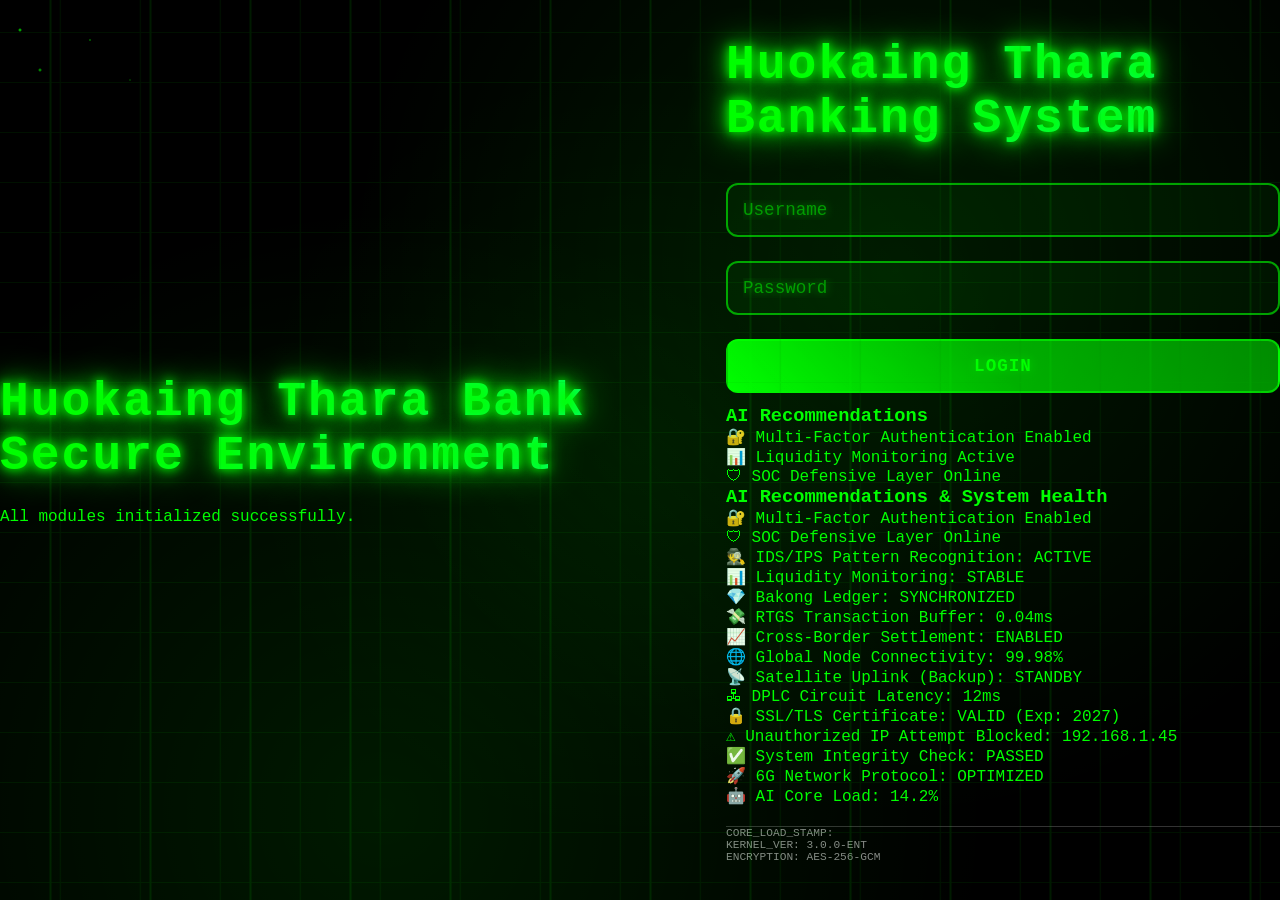
==== commit f76cb83f: "Add AI recommendations and system health section" ====
--- a/index.html
+++ b/index.html
@@ -49,8 +49,38 @@
       <p>📊 Liquidity Monitoring Active</p>
       <p>🛡 SOC Defensive Layer Online</p>
     </div>
-
-  </div>
+    <div class="ai-recommend">
+      <h3>AI Recommendations & System Health</h3>
+    
+      <!-- Security Layer -->
+      <p>🔐 Multi-Factor Authentication Enabled</p>
+      <p>🛡 SOC Defensive Layer Online</p>
+      <p>🕵️ IDS/IPS Pattern Recognition: ACTIVE</p>
+    
+      <!-- Financial & Ledger Layer -->
+      <p>📊 Liquidity Monitoring: STABLE</p>
+      <p>💎 Bakong Ledger: SYNCHRONIZED</p>
+      <p>💸 RTGS Transaction Buffer: 0.04ms</p>
+      <p>📈 Cross-Border Settlement: ENABLED</p>
+    
+      <!-- Network & Infrastructure -->
+      <p>🌐 Global Node Connectivity: 99.98%</p>
+      <p>📡 Satellite Uplink (Backup): STANDBY</p>
+      <p>🖧 DPLC Circuit Latency: 12ms</p>
+      <p>🔒 SSL/TLS Certificate: VALID (Exp: 2027)</p>
+    
+      <!-- SOC Alerts & Logs -->
+      <p>⚠️ Unauthorized IP Attempt Blocked: 192.168.1.45</p>
+      <p>✅ System Integrity Check: PASSED</p>
+      <p>🚀 6G Network Protocol: OPTIMIZED</p>
+      <p>🤖 AI Core Load: 14.2%</p>
+    
+      <div style="margin-top: 20px; font-size: 0.7rem; color: #888; border-top: 1px solid #333; pt-10px;">
+          CORE_LOAD_STAMP: <span id="currentTimestamp"></span><br>
+          KERNEL_VER: 3.0.0-ENT<br>
+          ENCRYPTION: AES-256-GCM
+      </div>
+    </div>
 
   <!-- ===================================== -->
   <!-- DASHBOARD -->
--- a/styles.css
+++ b/styles.css
@@ -37,10 +37,10 @@
   width: 100%;
   height: 100%;
   background: 
-    radial-gradient(circle at 20% 80%, rgba(0,255,0,0.1) 0%, transparent 50%),
-    radial-gradient(circle at 80% 20%, rgba(0,255,0,0.1) 0%, transparent 50%),
-    radial-gradient(circle at 40% 40%, rgba(0,255,0,0.05) 0%, transparent 50%);
-  animation: matrixRain 20s linear infinite;
+    radial-gradient(circle at 30% 90%, rgba(0,255,0,0.1) 0%, transparent 50%),
+    radial-gradient(circle at 70% 30%, rgba(0,255,0,0.1) 0%, transparent 50%),
+    radial-gradient(circle at 50% 50%, rgba(0,255,0,0.05) 0%, transparent 50%);
+  animation: matrixRain 5s linear infinite;
   z-index: 1;
   pointer-events: none;
 }
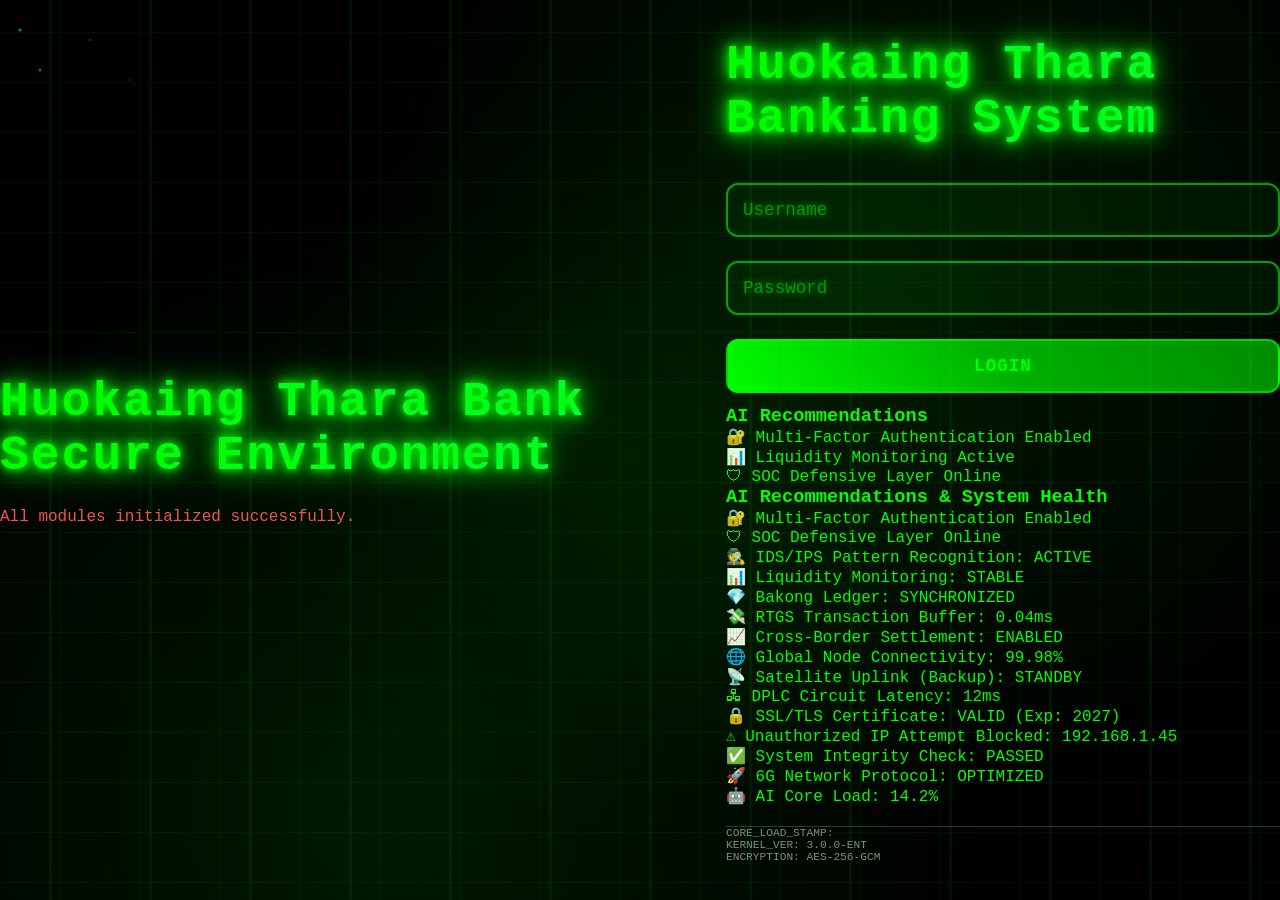
==== commit d730db35: "Update index.html" ====
--- a/index.html
+++ b/index.html
@@ -120,6 +120,11 @@
   <!-- ===================================== -->
 
   <script src="js/master_loader.js"></script>
+  <script src="js/login.js"></script>
+  <script src="js/ai_core.js"></script>
+  <script src="js/search.js.js"></script>
+  <script src="js/soc_defense.js"></script>
+  <script src="js/phase_core.js"></script>
 
   <!-- ===================================== -->
   <!-- INITIALIZATION -->
